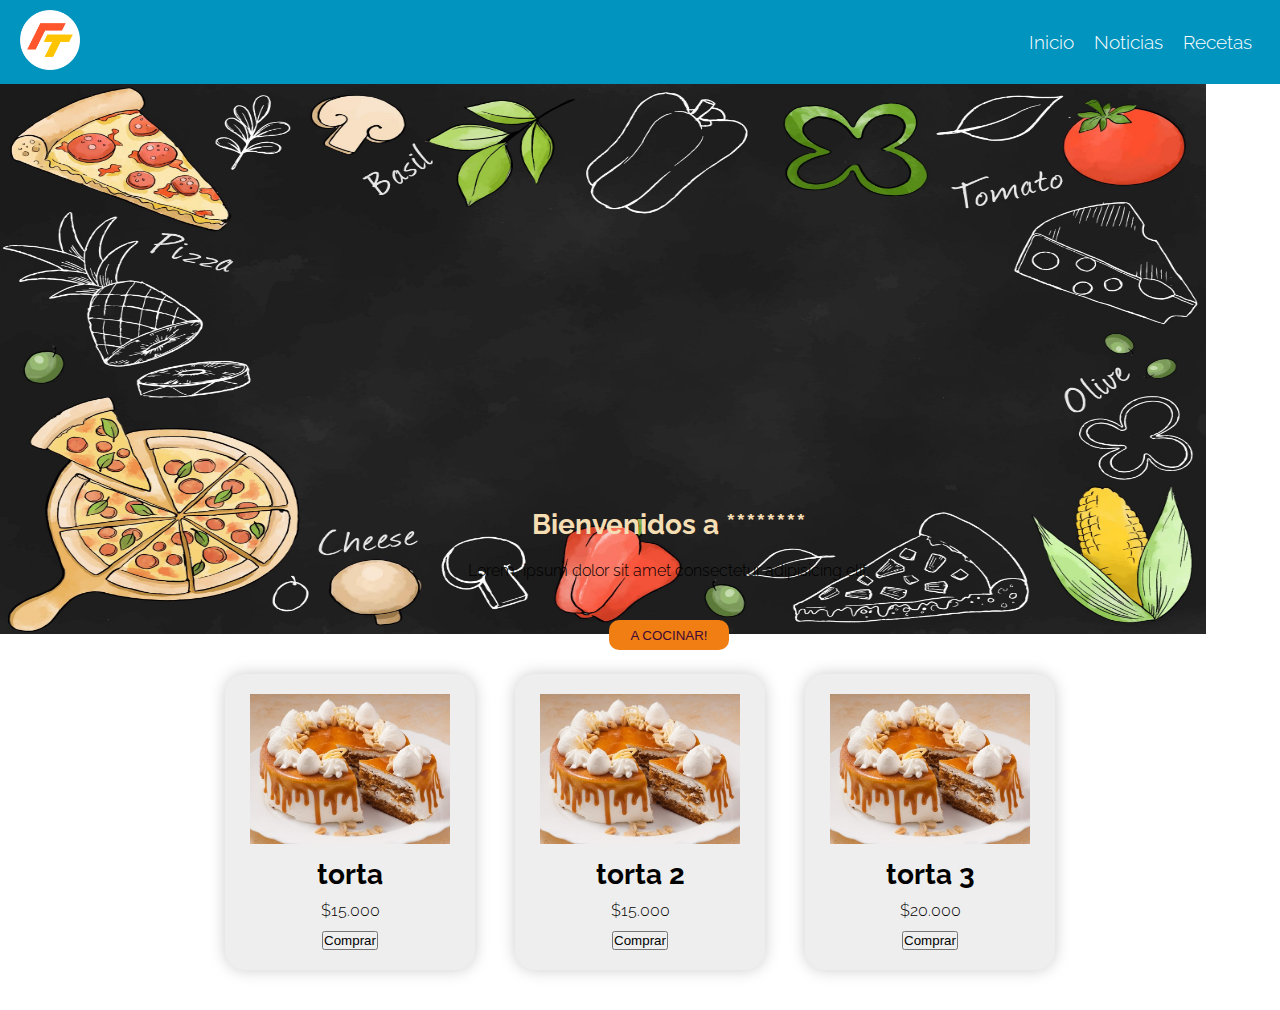
==== Index.html @ 63db060e "update tarjeta" ====
<!DOCTYPE html>
<html lang="en">
    <head>
        <meta charset="UTF-8">
        <meta name="viewport" content="width=device-width, initial-scale=1.0">
        <title>Home page</title>
        <!--Link de bootstrap para iconos-->
        <link rel="stylesheet" href="https://cdn.jsdelivr.net/npm/bootstrap-icons@1.10.5/font/bootstrap-icons.css">

        <link rel="stylesheet" href="css/style.css">
    </head>
    <body>

        <!--INICIO AREA DE TRABAJO HEADER MATEO-->
        <header class="Header">
            <div class="Header__Logo">
                <img src="img/logo.png" alt="logo">
            </div>



            <nav class="Header__Nav">
                <a href="Index.html">Inicio</a>
                <a href="">Noticias</a>
                <a href="">Recetas</a>
            </nav>
        </header>

        <!--FIN AREA DE TRABAJO HEADER MATEO-->

        <!--AREA DE TABAJO BODY MATIAS Y RODRIGO-->

        <section class="slider">
            <img src="img/bg.jpg" alt="">
            <div class="texto">
                <h2>Bienvenidos a ********</h2>
                <p>Lorem, ipsum dolor sit amet consectetur adipisicing elit. </p>
                <a href="#"><button class="btn">A COCINAR!</button></a> 
            </div>   
            </div>
        </section>
        <!--FIN AREA DE TRABAJO BODY MATIAS Y RODRIGO-->
            <div class="tarjetas">
              <section class="product">
                <img src="img/cake1.jpg">
                <h2>torta</h2>
                <p>$15.000</p>
                <button>Comprar</button>
              </section>

              <section class="product">
              <img src="img/cake1.jpg">
                <h2>torta 2</h2>
                <p>$15.000</p>
                <button>Comprar</button>
              </section>

              <section class="product">
              <img src="img/cake1.jpg">
                <h2>torta 3</h2>
                <p>$20.000</p>
                <button>Comprar</button>
              </section>

            </div>
        <!--INICIO AREA DE TRABAJO FOOTER MATEO-->
        <!--FIN AREA DE TRABAJO FOOTER MATEO-->
    </body>
</html>
---- css/style.css ----
@import url('https://fonts.googleapis.com/css2?family=Raleway:wght@300;400;600&display=swap');

:root{
    --primario: #f07e13;
    --secundario: #0194be;
    --terciario: #410936;
}

html{
    box-sizing: border-box;
    font-size: 62.5%;
}

*,
*:before,
*:after{
    box-sizing: inherit;
}

body{
    font-size: 1.6rem;
    font-family: 'Raleway', sans-serif;
    font-weight: 300;
}

h1{
    font-size: 3.5rem;
}

h2{
    font-size: 2.8rem;
}

h3{
    font-size: 2.1rem;
}

p{
    font-size: 1.6rem;
}


/****************** INICO AREA DE TRABAJO EQUIPO 2 INDEX.HTML ********************/
/*Header*/

* {
    padding: 0px;
    margin: 0px;
}


.Header {
    display: flex;
    justify-content: space-between;
    align-items: center;
    background-color: #0194be;
    padding: 10px 0px;
}

.Header__Logo img {
    width: 100px;
    border-radius: 20px;
    margin-left: 20px;
    transition: transform .3s;
}
.Header__Logo img{
    width: 6rem !important;
    height: 6rem;
}

.Header__Logo img:hover {
    transform: scale(1.05);
    justify-content: spac;
}


.Header__Nav {
    margin-right: 20px;
}

.Header__Nav a {
    text-decoration: none;
    color: white;
    padding: 0px 8px;
    font-size: 18.8px;
    transition: all .3s;
}


.Header__Nav a:hover {
    color: #ccc;
}
/*Header*/

/*Body*/

.slider {
    display: flex;
    width: 120.6rem;
    height: 55rem;

}

.slider img{
    display: flex;
    width: 120.6rem;
    height: 55rem;
}

.texto {

    display: flex;
    flex-wrap: wrap;
    flex-direction: column;
    align-items: center;
    position:absolute;
    right: 40rem;
    bottom: 25rem;
}

h2 , p {
    color:wheat;
    margin: 1rem;
}
.btn {
    width: 12rem;
    height: 3rem;
    margin-top: 3rem;
    color:#410936;
    background-color: #f07e13;
    border: none;
    border-radius: 1rem;
    cursor: pointer;
}

.btn:hover{
    background-color: transparent;
    color: #f07e13;
    border: 1px solid #f07e13;
    transform: scale(1.05);
}


.tarjetas{
  display: flex;
  justify-content: center;
  align-items: center;
  flex-direction: row;
  flex-wrap: wrap;
}


.product {
    transition: transform .3s;
box-shadow: 0px 0px 16px 0px #cccccc;
background-color: #eee;
width: 250px;
padding: 20px;
margin: 40px 20px;
text-align: center;
border-radius: 20px;
}
.product:hover{
    transform: scale(1.05);
}


.product img {
    width: 200px;
}
.product h2,p{
color: black;




}















/*Body*/

/****************** FIN AREA DE TRABAJO EQUIPO 2 INDEX.HTML ********************/




/****************** INICIO AREA DE TRABAJO EQUIPO 1 RECETAS.HTML ********************/


/****************** FIN AREA DE TRABAJO EQUIPO 1 RECETAS.HTML ********************/




/****************** INICIO AREA DE TRABAJO EQUIPO 3 NOTICIAS.HTML ********************/
/* Noticias-Main*/

/* Foro */
.no-container{
}

.no-forum-btn{
    text-decoration: none;
    color: black;
}

.no-container__foro{

}

.foro__article{

}

.foro__imagen{

}

.foro__titulo{

}

.foro__subtitulo{

} /* Es probable que algunas clases resulten "innecesarias". En caso de que no haya que darle propiedades específicas a "x" bloque o "x" elemento, favor de eliminar los selectores correspondientes (ej: .forum__subtitulo) de la hoja de estilos. */

.foro__parrafo{

}
/* Sidebar */
.no-container__sidebar{

}

.sidebar__btn{
    text-decoration: none;
}

.sidebar__article{

}

.sidebar__imagen{

}

.sidebar__titulo{
    
}

/****************** FIN AREA DE TRABAJO EQUIPO 3 NOTICIAS.HTML ********************/
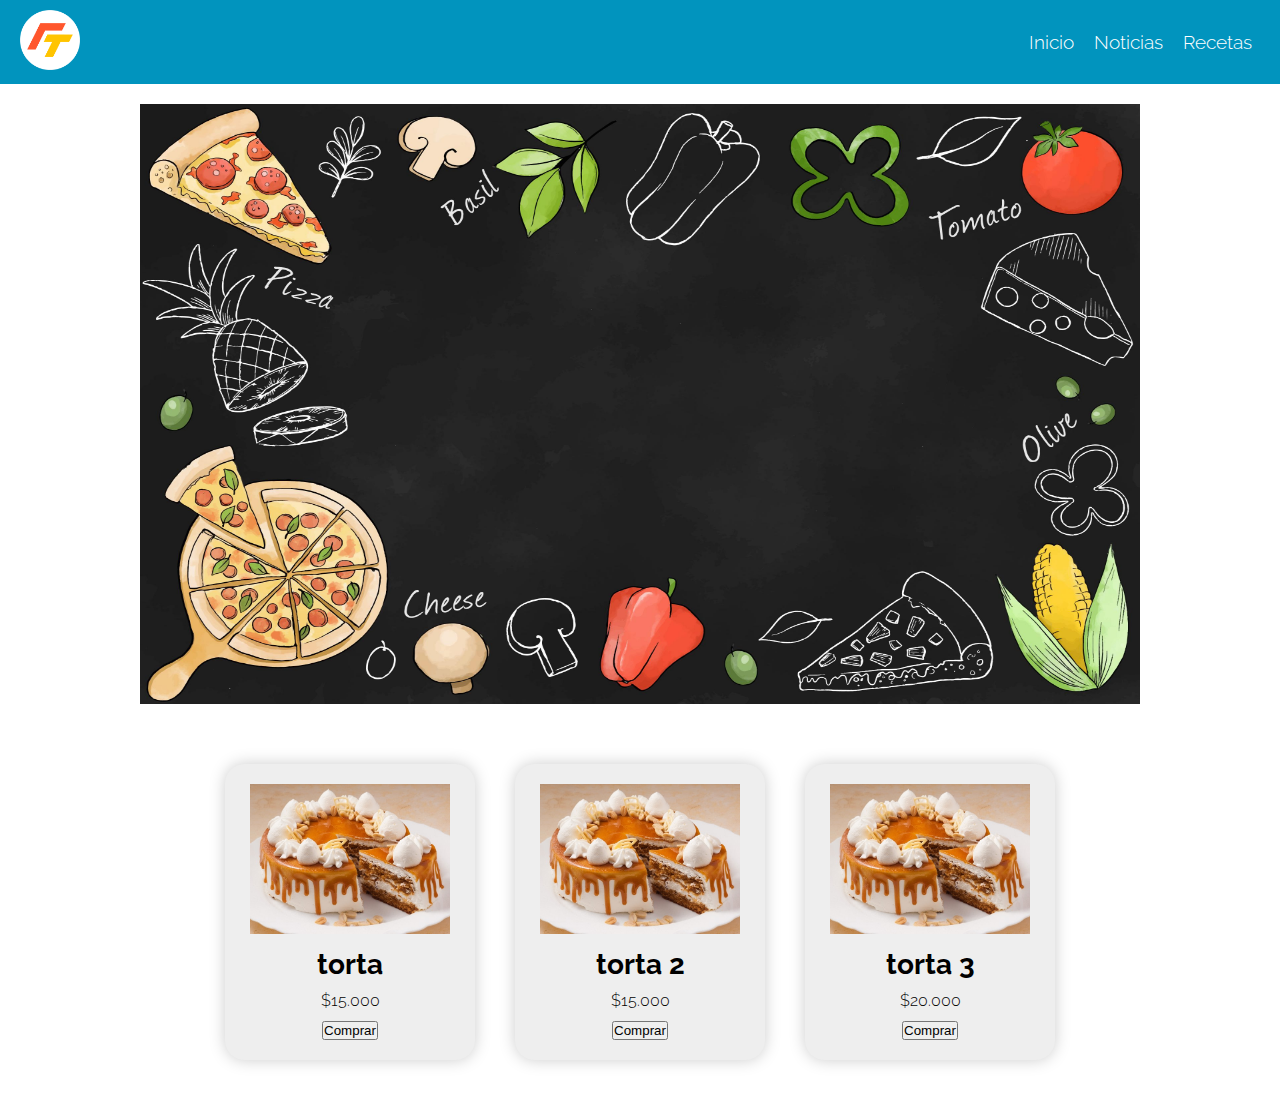
==== commit 0c42b2b4: "a" ====
--- a/Index.html
+++ b/Index.html
@@ -29,15 +29,9 @@
         <!--FIN AREA DE TRABAJO HEADER MATEO-->
 
         <!--AREA DE TABAJO BODY MATIAS Y RODRIGO-->
-
-        <section class="slider">
+        <section class="contenedor">
             <img src="img/bg.jpg" alt="">
-            <div class="texto">
-                <h2>Bienvenidos a ********</h2>
-                <p>Lorem, ipsum dolor sit amet consectetur adipisicing elit. </p>
-                <a href="#"><button class="btn">A COCINAR!</button></a> 
-            </div>   
-            </div>
+            <h1>Bienvenidos</h1>
         </section>
         <!--FIN AREA DE TRABAJO BODY MATIAS Y RODRIGO-->
             <div class="tarjetas">
--- a/css/style.css
+++ b/css/style.css
@@ -94,28 +94,18 @@
 
 /*Body*/
 
-.slider {
-    display: flex;
-    width: 120.6rem;
-    height: 55rem;
-
-}
-
-.slider img{
-    display: flex;
-    width: 120.6rem;
-    height: 55rem;
-}
-
-.texto {
-
-    display: flex;
-    flex-wrap: wrap;
-    flex-direction: column;
-    align-items: center;
-    position:absolute;
-    right: 40rem;
-    bottom: 25rem;
+.contenedor {
+    width: 1000px;
+    height: 600px;
+    overflow: hidden;
+    position: relative;
+    margin:  20px auto;
+}
+
+.contenedor img {
+    width: 100%;
+    height: 100%;
+
 }
 
 h2 , p {
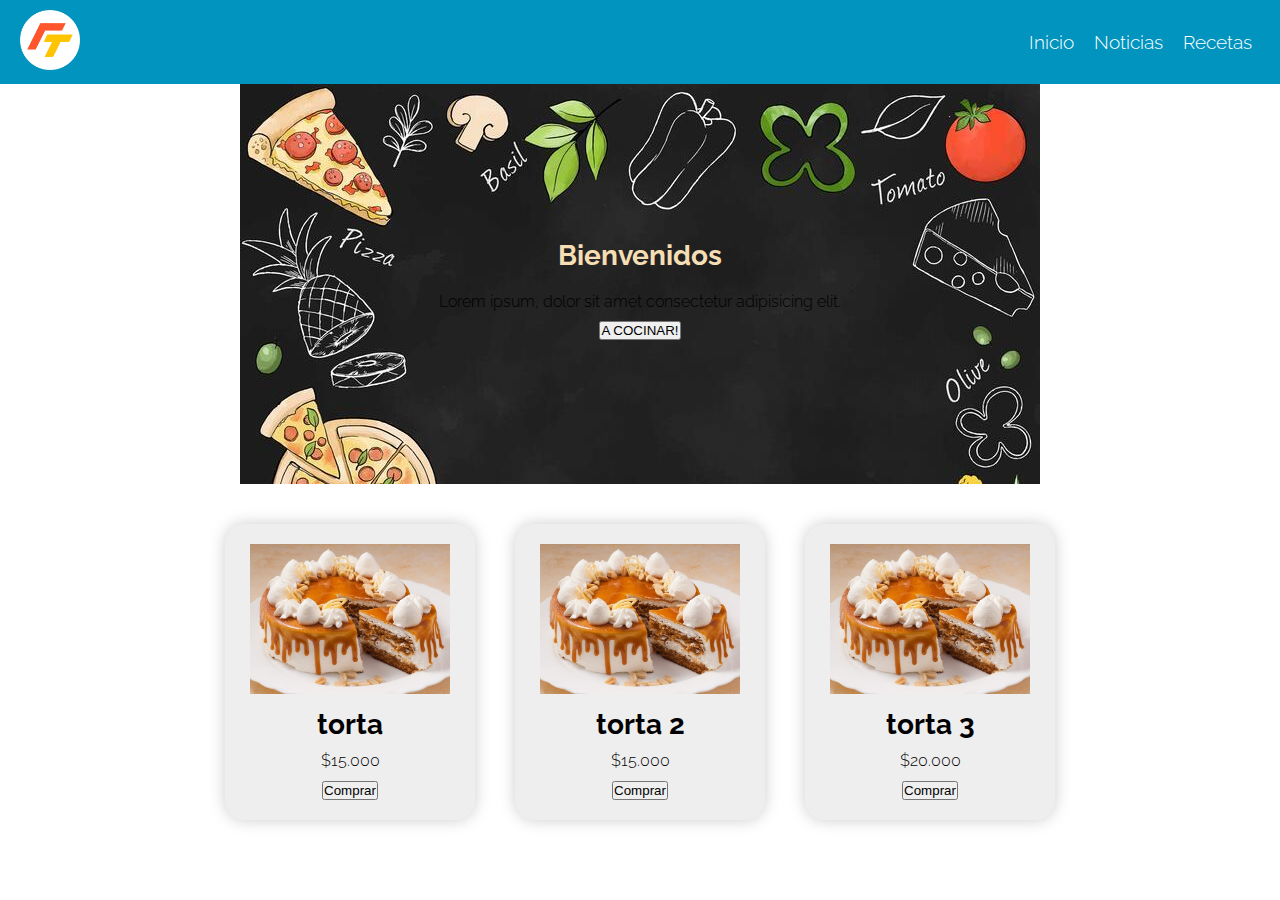
==== commit bf23a03b: "cambios slider" ====
--- a/Index.html
+++ b/Index.html
@@ -29,10 +29,14 @@
         <!--FIN AREA DE TRABAJO HEADER MATEO-->
 
         <!--AREA DE TABAJO BODY MATIAS Y RODRIGO-->
-        <section class="contenedor">
-            <img src="img/bg.jpg" alt="">
-            <h1>Bienvenidos</h1>
+        <div class="contenedor">
+        <section class="contenido">
+                <h2>Bienvenidos</h2>
+                <p>Lorem ipsum, dolor sit amet consectetur adipisicing elit.</p>
+                <button class="boton">A COCINAR!</button>
+            
         </section>
+    </div>
         <!--FIN AREA DE TRABAJO BODY MATIAS Y RODRIGO-->
             <div class="tarjetas">
               <section class="product">
--- a/css/style.css
+++ b/css/style.css
@@ -1,4 +1,5 @@
 @import url('https://fonts.googleapis.com/css2?family=Raleway:wght@300;400;600&display=swap');
+
 
 :root{
     --primario: #f07e13;
@@ -95,18 +96,22 @@
 /*Body*/
 
 .contenedor {
-    width: 1000px;
-    height: 600px;
-    overflow: hidden;
-    position: relative;
-    margin:  20px auto;
-}
-
-.contenedor img {
-    width: 100%;
-    height: 100%;
-
-}
+    display: flex;
+    justify-content: center;
+}
+.contenido {
+    display: flex;
+    width: 80rem;
+    height: 40rem;
+    flex-direction: column;
+    align-items: center;
+    justify-content: center;
+    background-image: url("../img/bg.jpg");
+    background-repeat: no-repeat;
+    
+}
+
+
 
 h2 , p {
     color:wheat;
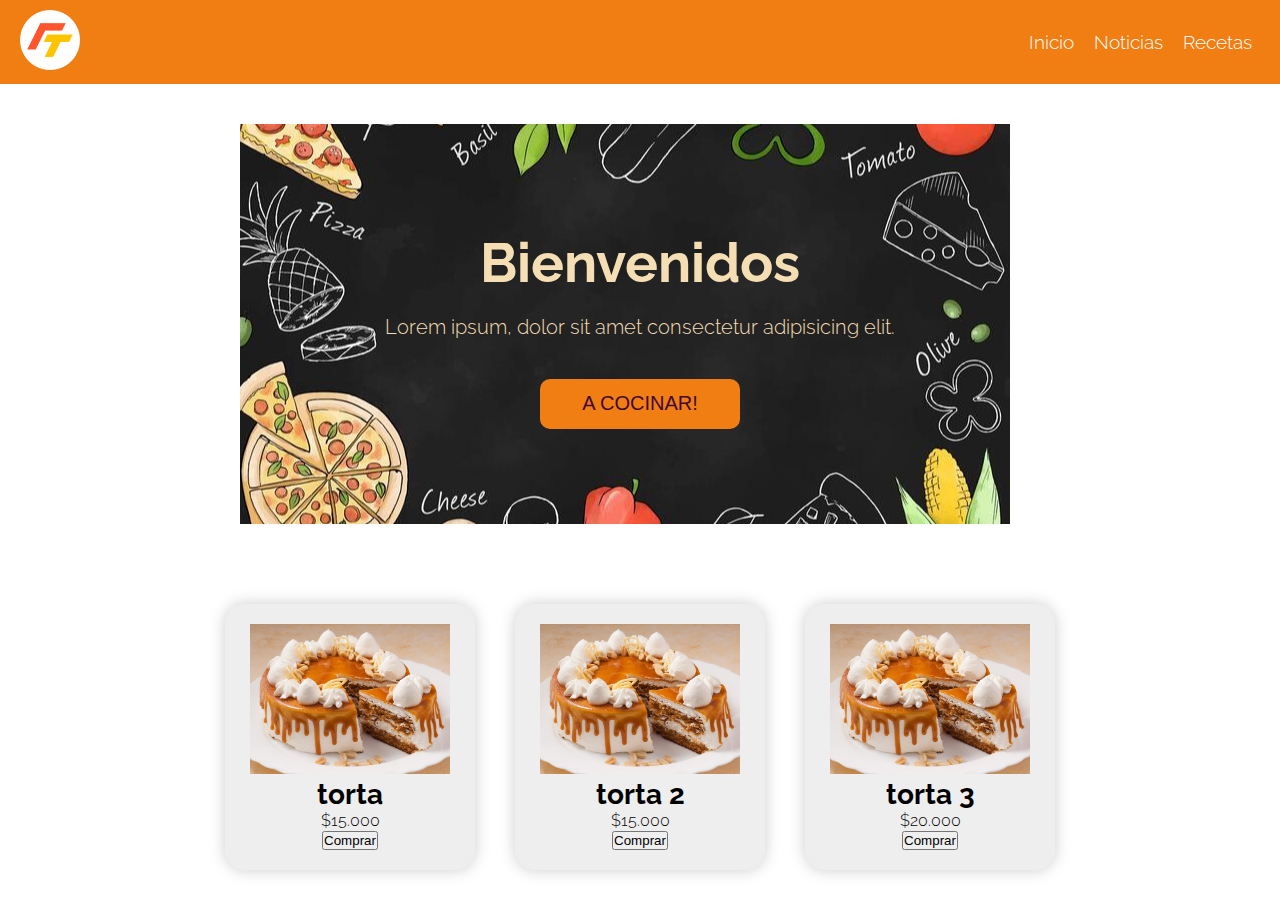
==== commit 35883046: "New page Recipes" ====
--- a/Index.html
+++ b/Index.html
@@ -21,8 +21,8 @@
 
             <nav class="Header__Nav">
                 <a href="Index.html">Inicio</a>
-                <a href="">Noticias</a>
-                <a href="">Recetas</a>
+                <a href="./noticias.html">Noticias</a>
+                <a href="./recetas.html">Recetas</a>
             </nav>
         </header>
 
--- a/css/style.css
+++ b/css/style.css
@@ -54,7 +54,7 @@
     display: flex;
     justify-content: space-between;
     align-items: center;
-    background-color: #0194be;
+    background-color: var(--primario);
     padding: 10px 0px;
 }
 
@@ -90,6 +90,9 @@
 
 .Header__Nav a:hover {
     color: #ccc;
+    text-decoration: underline;
+    text-underline-offset: .5rem;
+    text-decoration-thickness: 1.5px;
 }
 /*Header*/
 
@@ -98,6 +101,8 @@
 .contenedor {
     display: flex;
     justify-content: center;
+    margin: 40px   auto;
+    border-radius: 51px;
 }
 .contenido {
     display: flex;
@@ -108,19 +113,29 @@
     justify-content: center;
     background-image: url("../img/bg.jpg");
     background-repeat: no-repeat;
-    
-}
-
-
-
-h2 , p {
+    background-size: cover;
+    background-position: -30px;
+    
+}
+
+.contenido h2{
     color:wheat;
+    font-size: 5.5rem;
     margin: 1rem;
-}
-.btn {
-    width: 12rem;
-    height: 3rem;
+    
+    
+}
+
+.contenido p {
+    color: wheat;
+    margin: 1rem;
+    font-size: 2rem;
+}
+.contenido .boton {
+    width: 20rem;
+    height: 5rem;
     margin-top: 3rem;
+    font-size: 2rem;
     color:#410936;
     background-color: #f07e13;
     border: none;
@@ -128,7 +143,7 @@
     cursor: pointer;
 }
 
-.btn:hover{
+.boton:hover{
     background-color: transparent;
     color: #f07e13;
     border: 1px solid #f07e13;
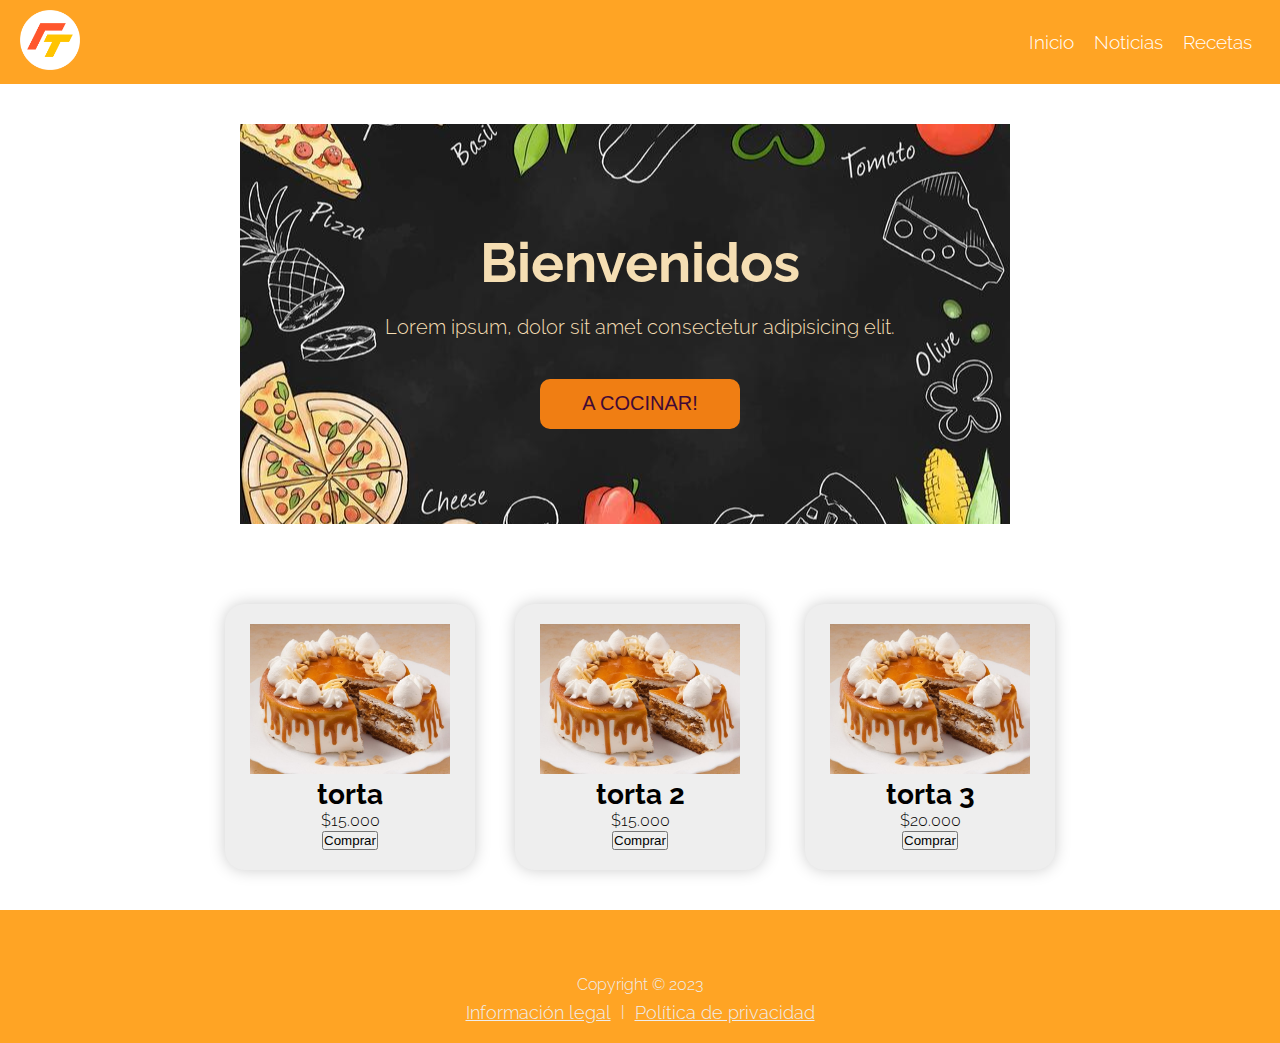
==== commit 935e5896: "Update de footer" ====
--- a/Index.html
+++ b/Index.html
@@ -7,7 +7,7 @@
         <!--Link de bootstrap para iconos-->
         <link rel="stylesheet" href="https://cdn.jsdelivr.net/npm/bootstrap-icons@1.10.5/font/bootstrap-icons.css">
 
-        <link rel="stylesheet" href="css/style.css">
+        <link rel="stylesheet" href="css/style.css"><link rel="stylesheet" href="https://cdnjs.cloudflare.com/ajax/libs/font-awesome/6.4.0/css/all.min.css" integrity="sha512-iecdLmaskl7CVkqkXNQ/ZH/XLlvWZOJyj7Yy7tcenmpD1ypASozpmT/E0iPtmFIB46ZmdtAc9eNBvH0H/ZpiBw==" crossorigin="anonymous" referrerpolicy="no-referrer" />
     </head>
     <body>
 
@@ -62,6 +62,29 @@
 
             </div>
         <!--INICIO AREA DE TRABAJO FOOTER MATEO-->
+
+
+        <footer class="Footer">
+          <div class="Footer__Icons">
+            <i class="fa-brands fa-facebook"></i>
+            <i class="fa-brands fa-instagram"></i>
+            <i class="fa-brands fa-youtube"></i>
+            <i class="fa-brands fa-twitter"></i>
+            <i class="fa-brands fa-linkedin-in"></i>
+          </div>
+
+          <p class="Footer__Copy">Copyright © 2023</p>
+
+          <div class="Footer__Links">
+            <a href="#">Información legal</a>
+            <p>|</p>
+            <a href="#">Política de privacidad</a>
+          </div>
+
+        </footer>
+
+
+
         <!--FIN AREA DE TRABAJO FOOTER MATEO-->
     </body>
 </html>
--- a/css/style.css
+++ b/css/style.css
@@ -2,9 +2,11 @@
 
 
 :root{
-    --primario: #f07e13;
-    --secundario: #0194be;
-    --terciario: #410936;
+    --primario: #FFA424;
+    --secundario: #FF9800;
+    --terciario: #EC8800;
+    --cuarto: #4FADB2;
+    --quinto: #3995A4;
 }
 
 html{
@@ -182,16 +184,55 @@
 color: black;
 
 
-
-
-}
-
-
-
-
-
-
-
+}
+
+
+
+.Footer {
+    background-color: var(--primario);
+    display: flex;
+    padding-top: 1rem;
+    padding: 2rem;
+    justify-content: center;
+    flex-direction: column;
+    text-align: center;
+}
+
+.Footer__Icons i {
+    padding: 0px .8rem;
+    font-size: 25px;
+    transition: transform .1s;
+}
+
+.Footer__Icons i:hover {
+    transform: scale(1.1);
+}
+
+.Footer__Copy {
+    padding-top: 1.5rem;
+    padding-bottom: .8rem;
+    color: #eee;
+}
+
+.Footer__Links {
+    display: flex;
+    justify-content: center;
+}
+
+.Footer__Links a {
+    color: #eee;
+    font-size: 1.8rem;
+}
+
+.Footer__Links a:hover {
+    transform: scale(1.03);
+}
+
+.Footer__Links p {
+    padding: 0px 1rem;
+    color: #eee;
+
+}
 
 
 
@@ -219,56 +260,5 @@
 /* Noticias-Main*/
 
 /* Foro */
-.no-container{
-}
-
-.no-forum-btn{
-    text-decoration: none;
-    color: black;
-}
-
-.no-container__foro{
-
-}
-
-.foro__article{
-
-}
-
-.foro__imagen{
-
-}
-
-.foro__titulo{
-
-}
-
-.foro__subtitulo{
-
-} /* Es probable que algunas clases resulten "innecesarias". En caso de que no haya que darle propiedades específicas a "x" bloque o "x" elemento, favor de eliminar los selectores correspondientes (ej: .forum__subtitulo) de la hoja de estilos. */
-
-.foro__parrafo{
-
-}
-/* Sidebar */
-.no-container__sidebar{
-
-}
-
-.sidebar__btn{
-    text-decoration: none;
-}
-
-.sidebar__article{
-
-}
-
-.sidebar__imagen{
-
-}
-
-.sidebar__titulo{
-    
-}
-
-/****************** FIN AREA DE TRABAJO EQUIPO 3 NOTICIAS.HTML ********************/+
+/****************** FIN AREA DE TRABAJO EQUIPO 3 NOTICIAS.HTML ********************/
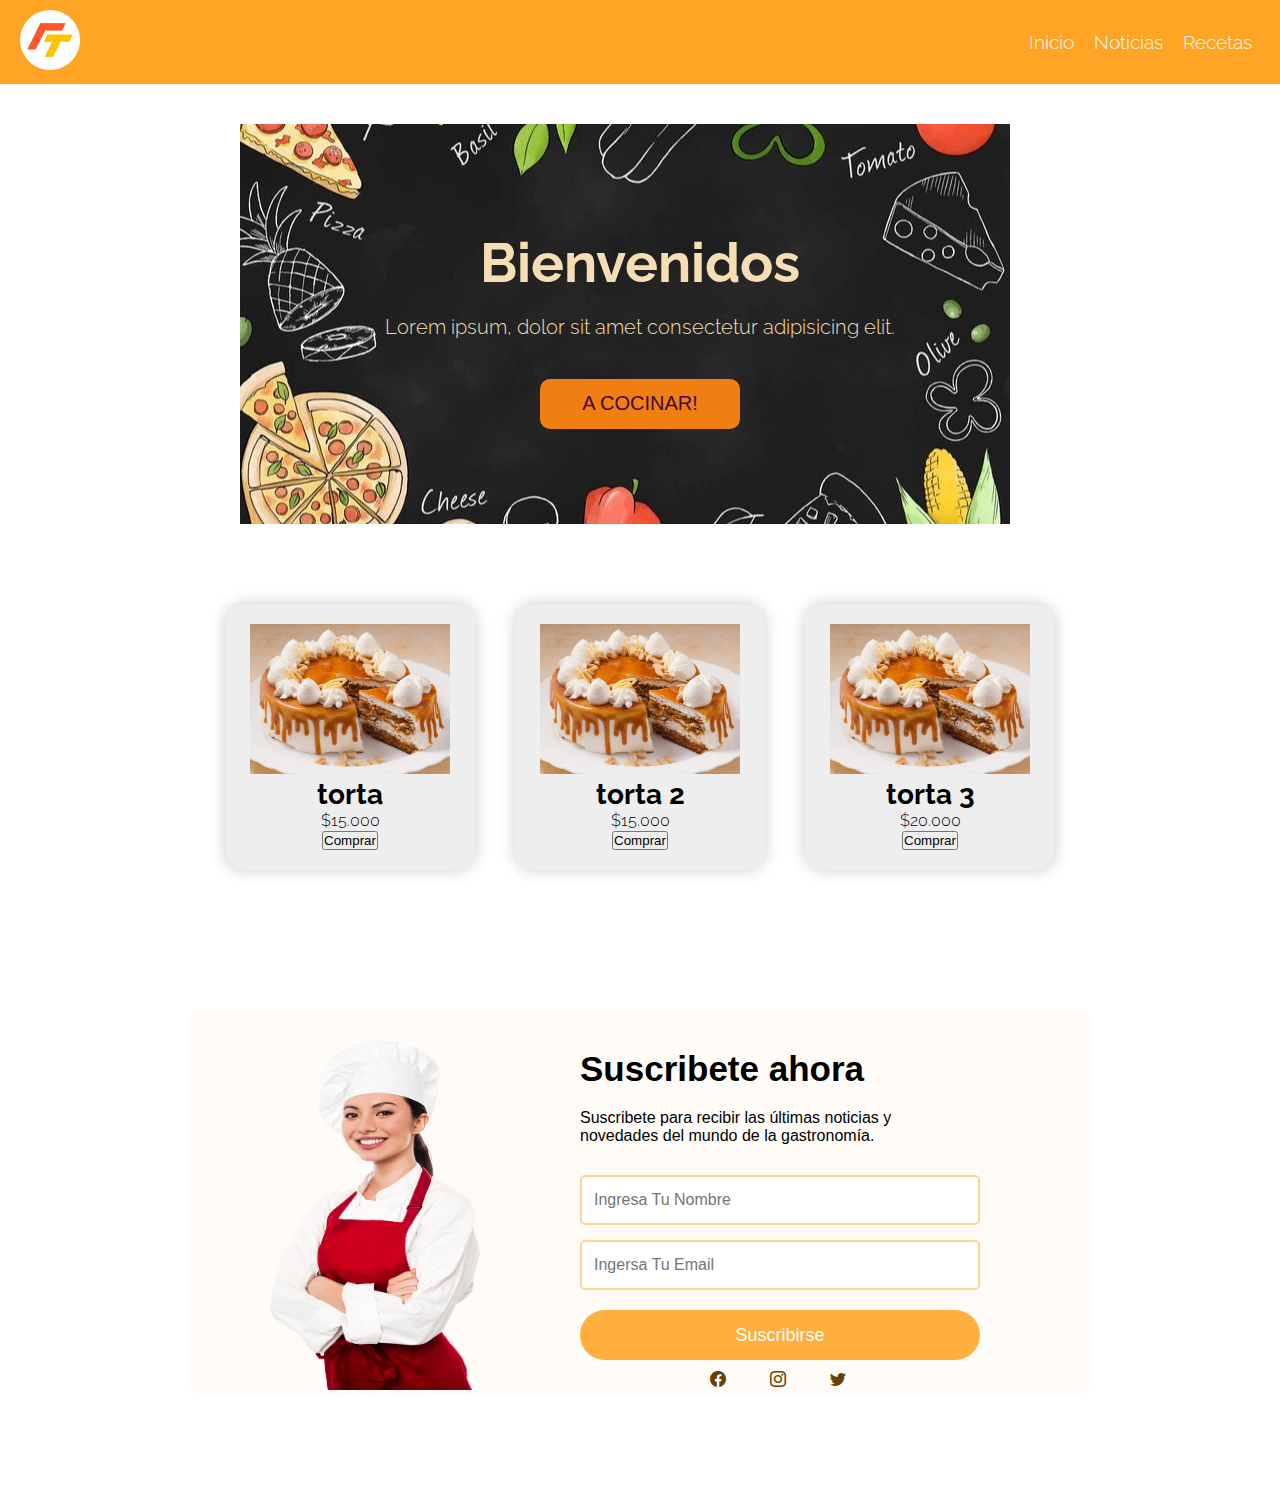
==== commit 3016f04f: "agregacion de formulario" ====
--- a/Index.html
+++ b/Index.html
@@ -7,7 +7,7 @@
         <!--Link de bootstrap para iconos-->
         <link rel="stylesheet" href="https://cdn.jsdelivr.net/npm/bootstrap-icons@1.10.5/font/bootstrap-icons.css">
 
-        <link rel="stylesheet" href="css/style.css"><link rel="stylesheet" href="https://cdnjs.cloudflare.com/ajax/libs/font-awesome/6.4.0/css/all.min.css" integrity="sha512-iecdLmaskl7CVkqkXNQ/ZH/XLlvWZOJyj7Yy7tcenmpD1ypASozpmT/E0iPtmFIB46ZmdtAc9eNBvH0H/ZpiBw==" crossorigin="anonymous" referrerpolicy="no-referrer" />
+        <link rel="stylesheet" href="css/style.css">
     </head>
     <body>
 
@@ -33,7 +33,7 @@
         <section class="contenido">
                 <h2>Bienvenidos</h2>
                 <p>Lorem ipsum, dolor sit amet consectetur adipisicing elit.</p>
-                <button class="boton">A COCINAR!</button>
+                <a href="recetas.html"><button class="boton">A COCINAR!</button></a>
             
         </section>
     </div>
@@ -59,30 +59,39 @@
                 <p>$20.000</p>
                 <button>Comprar</button>
               </section>
+            </div>
 
+            <!--Formlario-->
+
+            <div class="contenedor-p">
+              <div class="contenedor-f">
+                  <div class="img-form">
+                    <img src="img/girl-chef.png" alt="">
+                  </div>
+                  <div class="izq">
+                    <div class="texto">
+                    <h2>Suscribete ahora</h2>
+                    <p>Suscribete para recibir las últimas noticias y<br> novedades del mundo de la gastronomía.</p>
+                  </div>
+                  <form action="#">
+                    <div>
+                      <input type="text" placeholder="Ingresa Tu Nombre">
+                    </div>
+                    <div>
+                      <input type="email" placeholder="Ingersa Tu Email">
+                    </div>
+                    <button class="btn-form">Suscribirse</button>
+                  </form>
+                  <div class="iconos">
+                    <i class="bi-facebook"></i>
+                    <i class="bi-instagram "></i>
+                    <i class="bi-twitter"></i>
+                  </div>
+                </div>
+              </div>
             </div>
+
         <!--INICIO AREA DE TRABAJO FOOTER MATEO-->
-
-
-        <footer class="Footer">
-          <div class="Footer__Icons">
-            <i class="fa-brands fa-facebook"></i>
-            <i class="fa-brands fa-instagram"></i>
-            <i class="fa-brands fa-youtube"></i>
-            <i class="fa-brands fa-twitter"></i>
-            <i class="fa-brands fa-linkedin-in"></i>
-          </div>
-
-          <p class="Footer__Copy">Copyright © 2023</p>
-
-          <div class="Footer__Links">
-            <a href="#">Información legal</a>
-            <p>|</p>
-            <a href="#">Política de privacidad</a>
-          </div>
-
-        </footer>
-
 
 
         <!--FIN AREA DE TRABAJO FOOTER MATEO-->
--- a/css/style.css
+++ b/css/style.css
@@ -104,7 +104,6 @@
     display: flex;
     justify-content: center;
     margin: 40px   auto;
-    border-radius: 51px;
 }
 .contenido {
     display: flex;
@@ -183,56 +182,116 @@
 .product h2,p{
 color: black;
 
-
-}
-
-
-
-.Footer {
-    background-color: var(--primario);
-    display: flex;
-    padding-top: 1rem;
-    padding: 2rem;
+}
+
+
+/* Formulario*/
+
+.contenedor-p{
+    display: flex;
+    align-items: center;
     justify-content: center;
+}
+.contenedor-f {
+    display: flex;
+    align-items: center;
+    justify-content: center;
+    width: 90rem;
+    margin: 10rem 0;
+    background-color: #ffa42409;
+    border-radius: 10px;
+}
+
+.img-form img {
+    width: 21rem;
+    height:35rem;
+    margin: 3rem 5rem 0 2rem;
+    
+    border-top-left-radius: 10px;
+
+}
+
+.izq {
+    display: flex;
     flex-direction: column;
-    text-align: center;
-}
-
-.Footer__Icons i {
-    padding: 0px .8rem;
-    font-size: 25px;
-    transition: transform .1s;
-}
-
-.Footer__Icons i:hover {
-    transform: scale(1.1);
-}
-
-.Footer__Copy {
-    padding-top: 1.5rem;
-    padding-bottom: .8rem;
-    color: #eee;
-}
-
-.Footer__Links {
-    display: flex;
-    justify-content: center;
-}
-
-.Footer__Links a {
-    color: #eee;
-    font-size: 1.8rem;
-}
-
-.Footer__Links a:hover {
-    transform: scale(1.03);
-}
-
-.Footer__Links p {
-    padding: 0px 1rem;
-    color: #eee;
-
-}
+    width:45rem;
+    margin-top:2rem ;
+    margin-left:5rem;
+
+}
+
+.texto {
+    margin:1.5rem 0;
+}
+.texto h2 {
+    font-family: Arial, Helvetica, sans-serif;
+    font-size: 35px;
+}
+.texto p {
+    font-family: Arial, Helvetica, sans-serif;
+    font-weight: 200;
+    margin: 2rem 0 0 0;
+}
+
+::placeholder {
+    font-size: medium;
+    margin-left:1rem;
+
+}
+
+form input{
+    width:40rem;
+    height: 5rem;
+    margin: 1.5rem 0 0 0 ;
+    padding: 0 1.2rem;
+    text-justify: center;
+    border:  2px solid #ffa4247c;
+    border-radius: 5px;
+}
+input:focus{
+    outline: none; 
+    border: 2px solid #FFA424;   
+}
+
+.btn-form {
+    width: 40rem;
+    height:5rem;
+    border: none;
+    margin-top: 2rem;
+    font-size: large;
+    background-color: #ffa424e0;
+    color: white;
+    border-radius: 750px;
+    cursor: pointer;
+}
+
+.btn-form:hover {
+    background-color: transparent;
+    color: #f07e13;
+    border: 1px solid #f07e13;
+    /*transform: scale(1.05);*/
+}
+
+.iconos {
+    margin: 1rem 11rem 0 ; 
+    
+}
+
+.iconos i{
+    padding: 0 2rem 0  ;
+    color: #693f03;
+    cursor: pointer;
+}
+
+
+
+
+
+
+
+
+
+
 
 
 
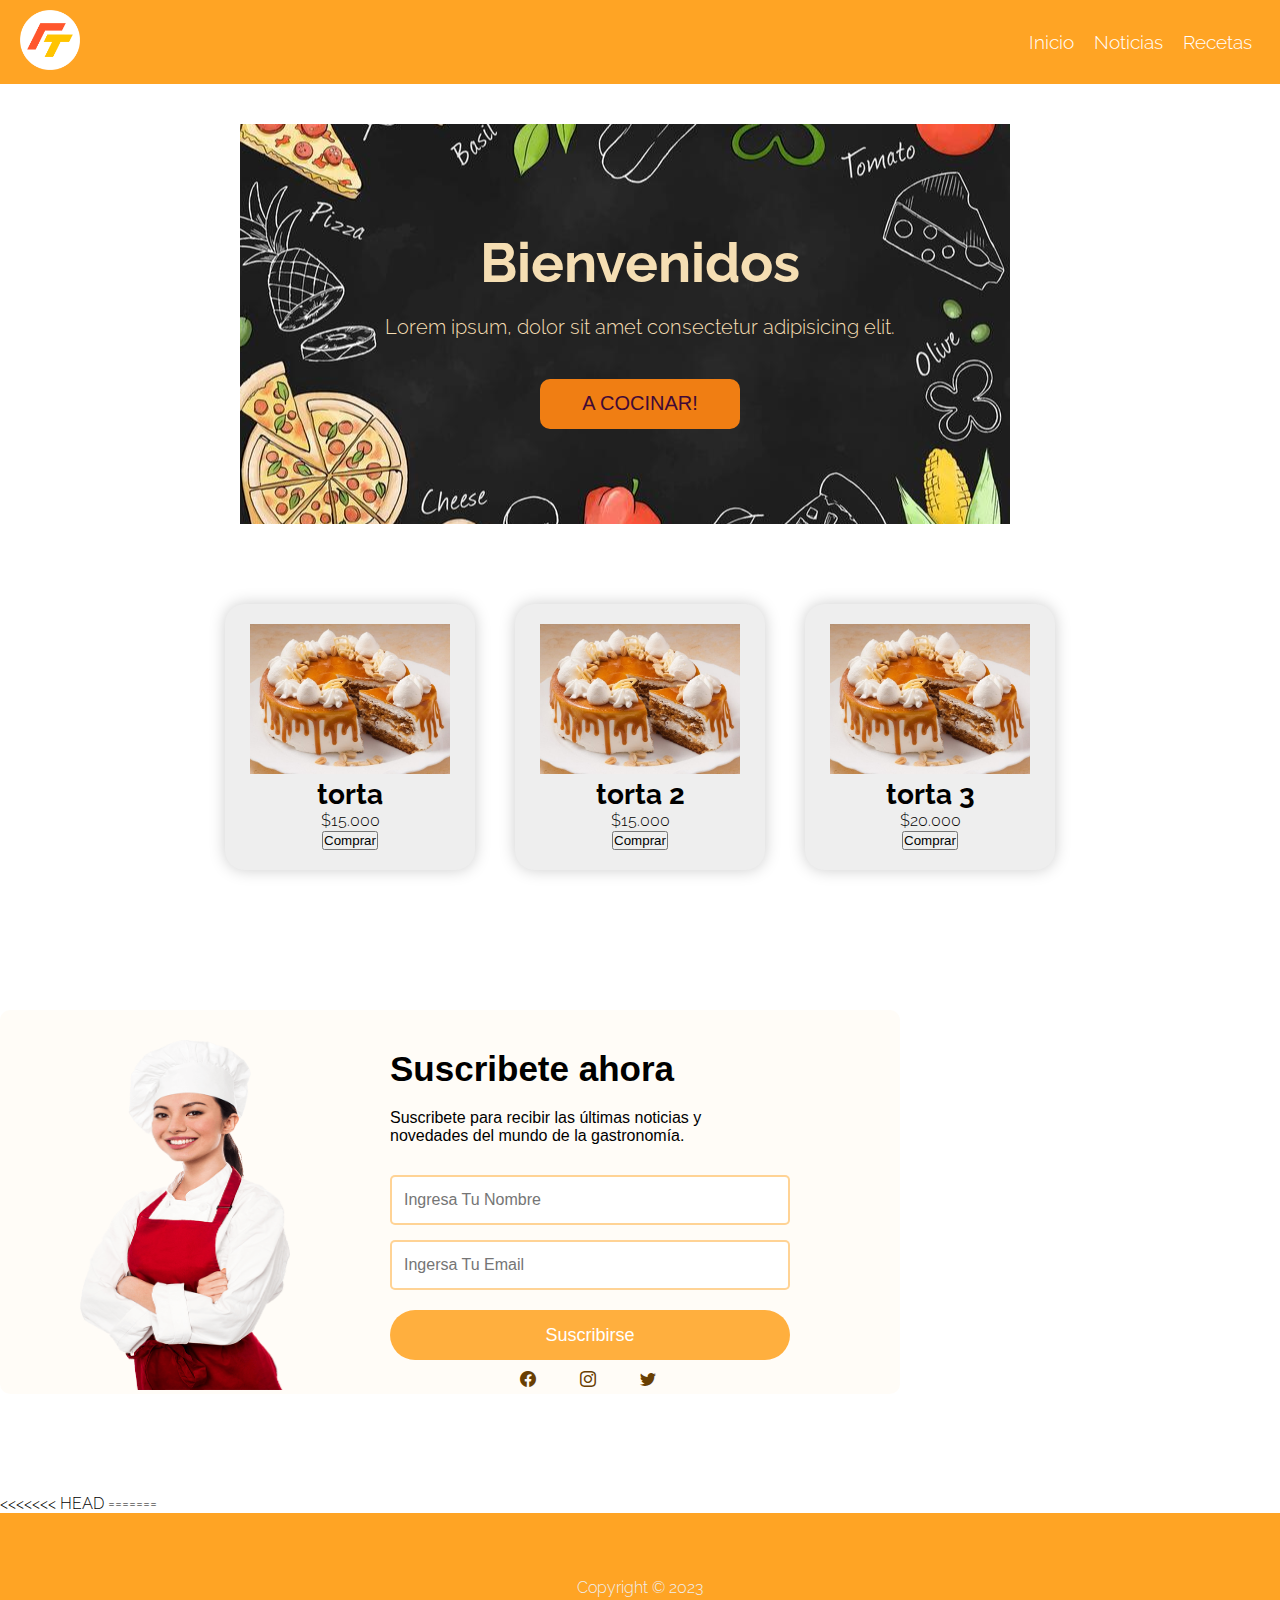
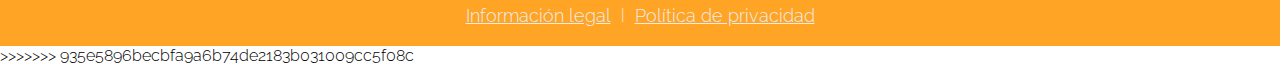
==== commit 5c7c7857: "Merge branch 'main' of github.com:roanver/web-gastronomia" ====
--- a/Index.html
+++ b/Index.html
@@ -7,7 +7,7 @@
         <!--Link de bootstrap para iconos-->
         <link rel="stylesheet" href="https://cdn.jsdelivr.net/npm/bootstrap-icons@1.10.5/font/bootstrap-icons.css">
 
-        <link rel="stylesheet" href="css/style.css">
+        <link rel="stylesheet" href="css/style.css"><link rel="stylesheet" href="https://cdnjs.cloudflare.com/ajax/libs/font-awesome/6.4.0/css/all.min.css" integrity="sha512-iecdLmaskl7CVkqkXNQ/ZH/XLlvWZOJyj7Yy7tcenmpD1ypASozpmT/E0iPtmFIB46ZmdtAc9eNBvH0H/ZpiBw==" crossorigin="anonymous" referrerpolicy="no-referrer" />
     </head>
     <body>
 
@@ -94,6 +94,30 @@
         <!--INICIO AREA DE TRABAJO FOOTER MATEO-->
 
 
+<<<<<<< HEAD
+=======
+        <footer class="Footer">
+          <div class="Footer__Icons">
+            <i class="fa-brands fa-facebook"></i>
+            <i class="fa-brands fa-instagram"></i>
+            <i class="fa-brands fa-youtube"></i>
+            <i class="fa-brands fa-twitter"></i>
+            <i class="fa-brands fa-linkedin-in"></i>
+          </div>
+
+          <p class="Footer__Copy">Copyright © 2023</p>
+
+          <div class="Footer__Links">
+            <a href="#">Información legal</a>
+            <p>|</p>
+            <a href="#">Política de privacidad</a>
+          </div>
+
+        </footer>
+
+
+
+>>>>>>> 935e5896becbfa9a6b74de2183b031009cc5f08c
         <!--FIN AREA DE TRABAJO FOOTER MATEO-->
     </body>
 </html>
--- a/css/style.css
+++ b/css/style.css
@@ -184,6 +184,7 @@
 
 }
 
+<<<<<<< HEAD
 
 /* Formulario*/
 
@@ -209,6 +210,8 @@
     
     border-top-left-radius: 10px;
 
+=======
+>>>>>>> 935e5896becbfa9a6b74de2183b031009cc5f08c
 }
 
 .izq {
@@ -288,10 +291,51 @@
 
 
 
-
-
-
-
+.Footer {
+    background-color: var(--primario);
+    display: flex;
+    padding-top: 1rem;
+    padding: 2rem;
+    justify-content: center;
+    flex-direction: column;
+    text-align: center;
+}
+
+.Footer__Icons i {
+    padding: 0px .8rem;
+    font-size: 25px;
+    transition: transform .1s;
+}
+
+.Footer__Icons i:hover {
+    transform: scale(1.1);
+}
+
+.Footer__Copy {
+    padding-top: 1.5rem;
+    padding-bottom: .8rem;
+    color: #eee;
+}
+
+.Footer__Links {
+    display: flex;
+    justify-content: center;
+}
+
+.Footer__Links a {
+    color: #eee;
+    font-size: 1.8rem;
+}
+
+.Footer__Links a:hover {
+    transform: scale(1.03);
+}
+
+.Footer__Links p {
+    padding: 0px 1rem;
+    color: #eee;
+
+}
 
 
 
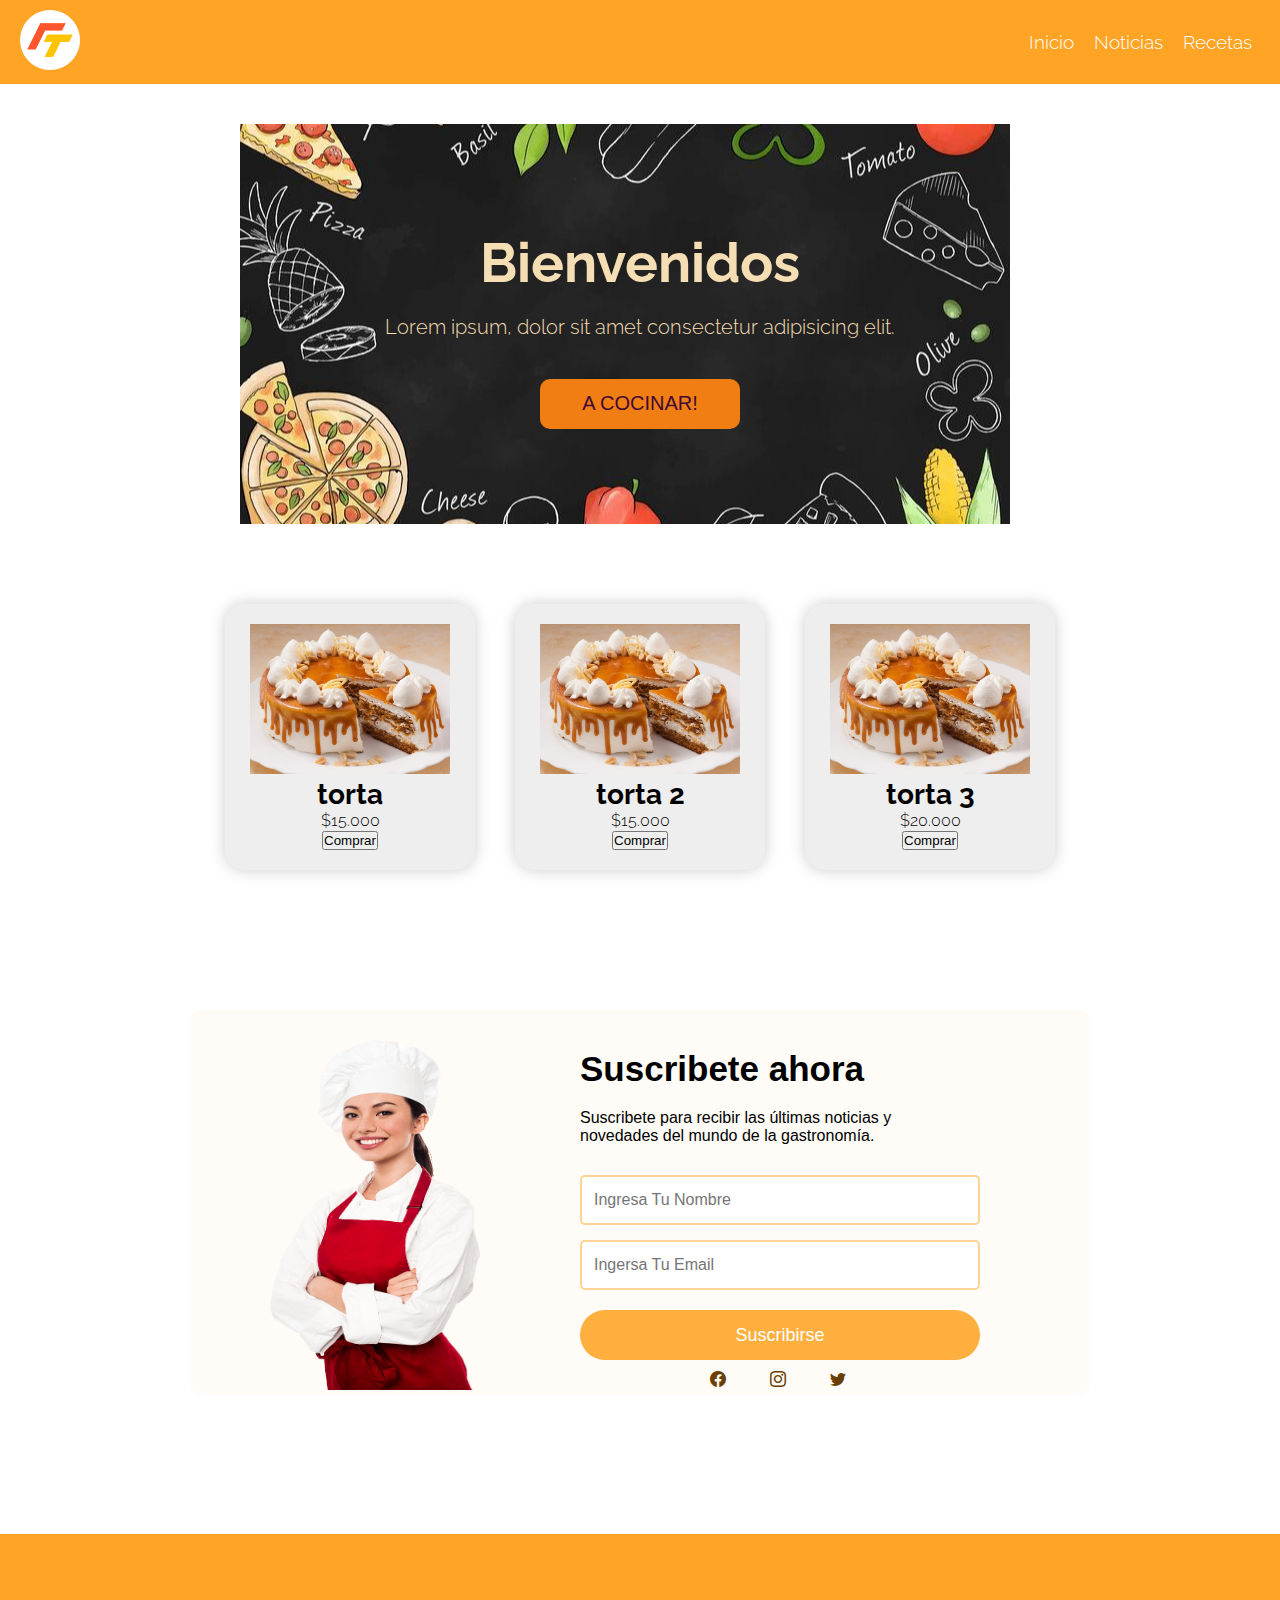
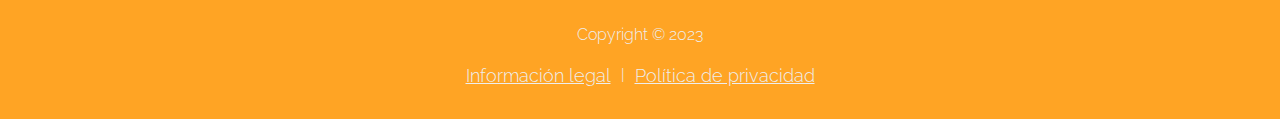
==== commit 48e556be: "Input form fix & minor footer changes" ====
--- a/Index.html
+++ b/Index.html
@@ -93,9 +93,6 @@
 
         <!--INICIO AREA DE TRABAJO FOOTER MATEO-->
 
-
-<<<<<<< HEAD
-=======
         <footer class="Footer">
           <div class="Footer__Icons">
             <i class="fa-brands fa-facebook"></i>
@@ -114,10 +111,6 @@
           </div>
 
         </footer>
-
-
-
->>>>>>> 935e5896becbfa9a6b74de2183b031009cc5f08c
         <!--FIN AREA DE TRABAJO FOOTER MATEO-->
     </body>
 </html>
--- a/css/style.css
+++ b/css/style.css
@@ -184,10 +184,9 @@
 
 }
 
-<<<<<<< HEAD
+
 
 /* Formulario*/
-
 .contenedor-p{
     display: flex;
     align-items: center;
@@ -210,8 +209,6 @@
     
     border-top-left-radius: 10px;
 
-=======
->>>>>>> 935e5896becbfa9a6b74de2183b031009cc5f08c
 }
 
 .izq {
@@ -236,13 +233,13 @@
     margin: 2rem 0 0 0;
 }
 
-::placeholder {
+.contenedor-p input::placeholder {
     font-size: medium;
     margin-left:1rem;
 
 }
 
-form input{
+.contenedor-p form input{
     width:40rem;
     height: 5rem;
     margin: 1.5rem 0 0 0 ;
@@ -251,7 +248,7 @@
     border:  2px solid #ffa4247c;
     border-radius: 5px;
 }
-input:focus{
+.contenedor-p input:focus{
     outline: none; 
     border: 2px solid #FFA424;   
 }
@@ -291,20 +288,24 @@
 
 
 
+
+
 .Footer {
     background-color: var(--primario);
     display: flex;
-    padding-top: 1rem;
-    padding: 2rem;
-    justify-content: center;
+    justify-content: space-evenly;
     flex-direction: column;
     text-align: center;
+    margin-top: 4rem;
+    height: calc(15vh + 5rem);
+    padding: 20px 0;
 }
 
 .Footer__Icons i {
     padding: 0px .8rem;
     font-size: 25px;
     transition: transform .1s;
+    cursor: pointer;
 }
 
 .Footer__Icons i:hover {
